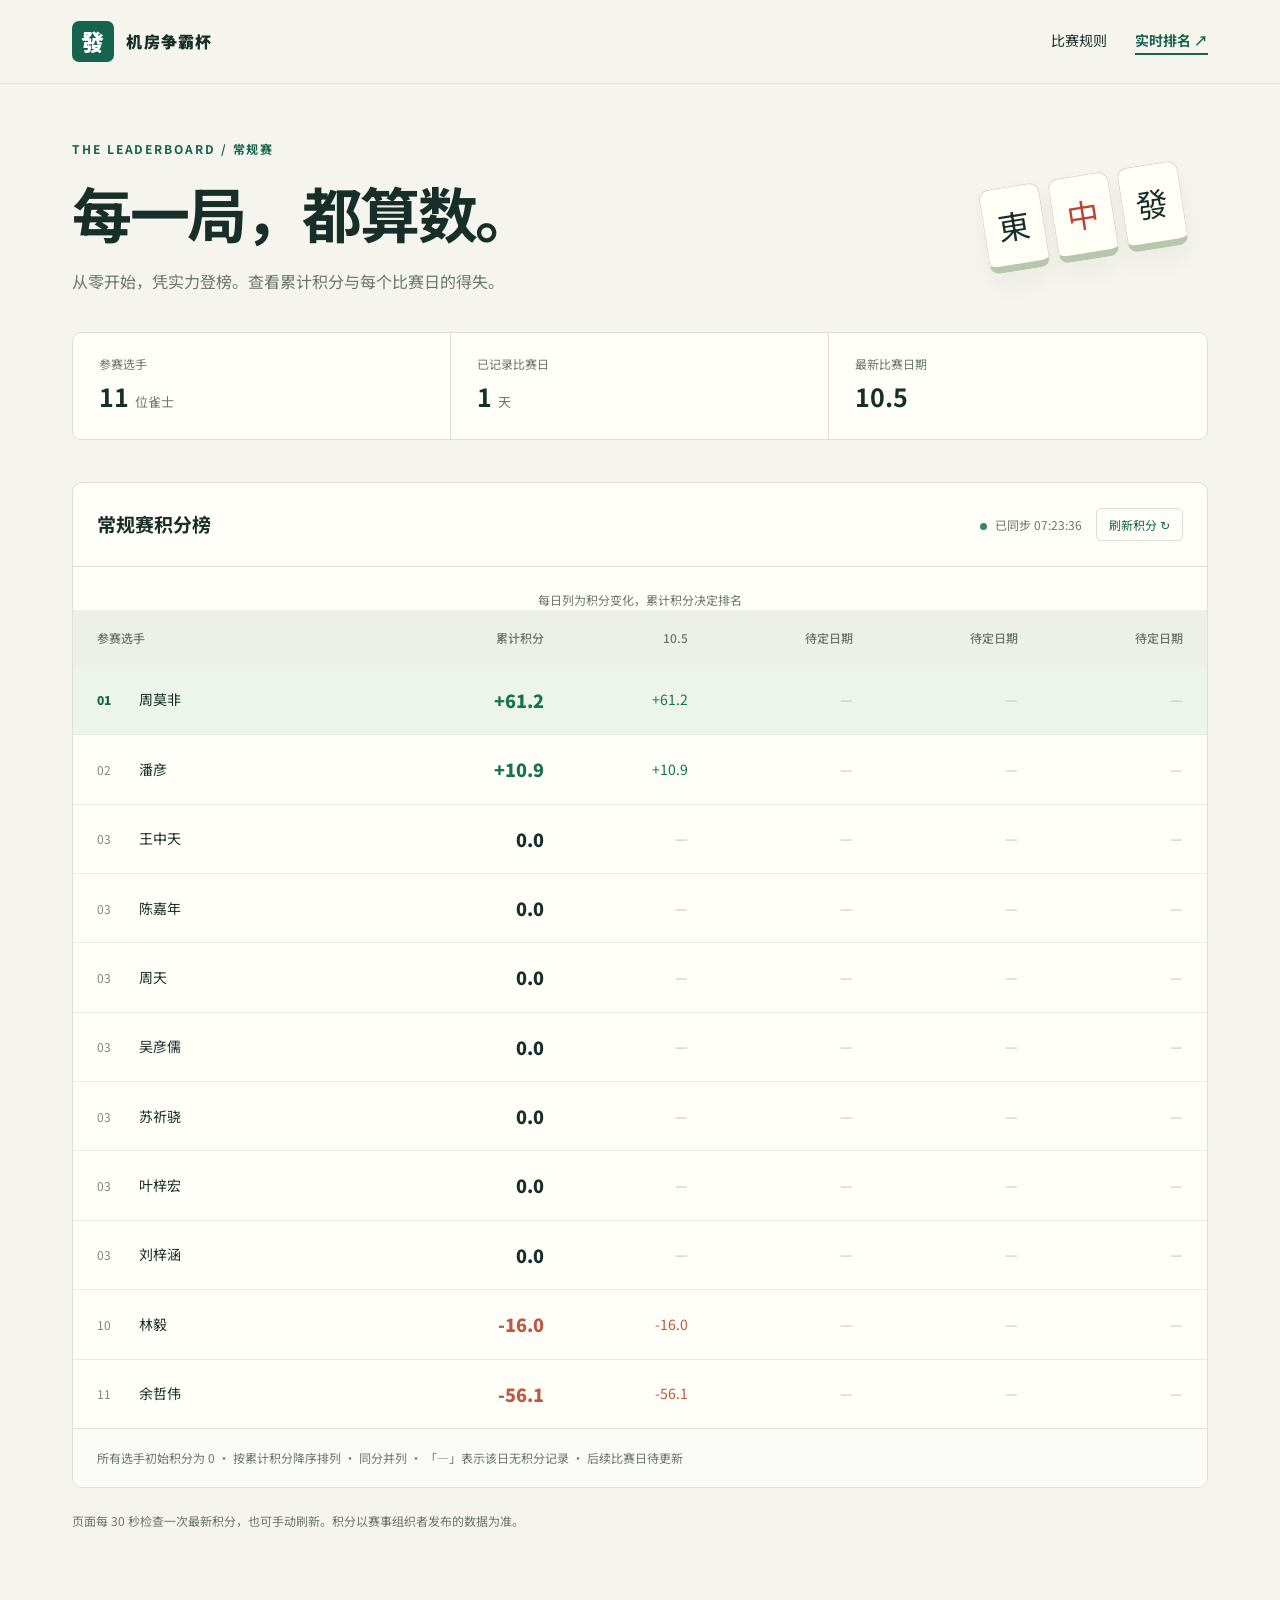
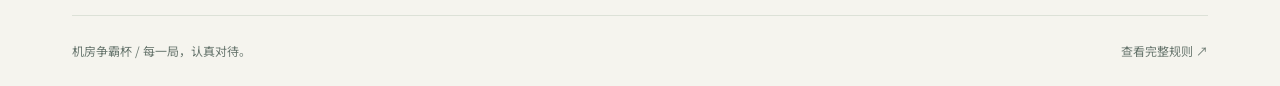
==== scoreboard/index.html @ 37b10d20 "ver1.0" ====
<!doctype html>
<html lang="zh-CN"><head><meta charset="utf-8"><meta name="viewport" content="width=device-width,initial-scale=1"><meta name="description" content="机房争霸杯实时积分榜，查看所有参赛选手的累计积分与每日积分变化。"><title>实时排名 · 机房争霸杯</title><link rel="stylesheet" href="../assets/style.css"><script src="scoreboard.js" defer></script></head>
<body><header><nav class="nav" aria-label="主导航"><a class="brand" href="../"><span class="mark">發</span>机房争霸杯</a><div class="navlinks"><a href="../">比赛规则</a><a href="./" aria-current="page">实时排名 ↗</a></div></nav></header>
<main><section class="hero"><div><div class="eyebrow">THE LEADERBOARD / 常规赛</div><h1>每一局，都算数。</h1><p class="intro">从零开始，凭实力登榜。查看累计积分与每个比赛日的得失。</p></div><div class="tiles" aria-hidden="true"><span class="tile">東</span><span class="tile red">中</span><span class="tile">發</span></div></section>
<div class="stats"><div class="stat"><small>参赛选手</small><strong id="player-count">—</strong><span>位雀士</span></div><div class="stat"><small>已记录比赛日</small><strong id="date-count">—</strong><span>天</span></div><div class="stat"><small>最新比赛日期</small><strong id="latest-date">—</strong></div></div>
<section class="board-panel" aria-labelledby="board-title"><div class="board-heading"><h2 id="board-title">常规赛积分榜</h2><div class="board-actions"><span id="status" class="status" role="status" aria-live="polite">正在获取积分…</span><button id="refresh" type="button">刷新积分 ↻</button></div></div><div class="table-scroll" tabindex="0" role="region" aria-label="积分表，可横向滚动"><table class="board"><caption class="footnote">每日列为积分变化，累计积分决定排名</caption><thead id="head"></thead><tbody id="rows"></tbody></table></div><div class="board-note">所有选手初始积分为 0 · 按累计积分降序排列 · 同分并列 · 「—」表示该日无积分记录 · 后续比赛日待更新</div></section>
<p class="footnote">页面每 30 秒检查一次最新积分，也可手动刷新。积分以赛事组织者发布的数据为准。</p><noscript><p>请启用 JavaScript 以加载积分与自动更新排名。</p></noscript></main><footer><span>机房争霸杯 / 每一局，认真对待。</span><a href="../">查看完整规则 ↗</a></footer></body></html>
---- assets/style.css ----
@import url('https://fonts.googleapis.com/css2?family=Noto+Sans+SC:wght@400;500;600;700;900&display=swap');
:root{color-scheme:light;--ink:#172e29;--muted:#68766e;--green:#16634e;--paper:#f5f4ee;--line:#dce1d7;--orange:#ca672e}*{box-sizing:border-box}body{margin:0;background:var(--paper);color:var(--ink);font-family:'Noto Sans SC',system-ui,sans-serif;line-height:1.8}a{color:inherit;text-decoration:none}header{border-bottom:1px solid var(--line);background:#f5f4eef5}.nav{max-width:1200px;margin:auto;padding:21px 32px;display:flex;align-items:center;justify-content:space-between;gap:24px}.brand{font-weight:900;letter-spacing:.08em;display:flex;align-items:center;gap:12px}.mark{background:var(--green);color:white;border-radius:7px;padding:0 9px;font-size:23px}.navlinks{display:flex;gap:28px;font-size:14px}.navlinks a[aria-current=page]{color:var(--green);font-weight:700;border-bottom:2px solid var(--green)}main{max-width:1200px;margin:auto;padding:54px 32px 72px}.eyebrow{color:var(--green);letter-spacing:.16em;font-size:12px;font-weight:700}.hero{display:grid;grid-template-columns:1fr auto;align-items:center;gap:28px;margin-bottom:36px}h1{font-size:clamp(34px,5vw,60px);line-height:1.25;letter-spacing:-.04em;margin:14px 0 18px}h2{font-size:23px;margin:0 0 20px}h3{font-size:17px}.intro{color:var(--muted);max-width:650px;margin:0}.button{display:inline-block;background:var(--green);color:white;border-radius:6px;padding:11px 22px;font-size:14px;font-weight:600}.tiles{display:flex;gap:9px;transform:rotate(-9deg);padding:24px}.tile{display:grid;place-items:center;background:#fffef7;border:1px solid #d5dbc9;border-bottom:7px solid #b7c7ad;border-radius:10px;width:61px;height:85px;font-size:32px;box-shadow:0 12px 24px #2446340c}.tile.red{color:#b64736}.stats{display:grid;grid-template-columns:repeat(3,1fr);border:1px solid var(--line);border-radius:9px;background:#fffef9;margin:30px 0 42px}.stat{padding:20px 26px;border-right:1px solid var(--line)}.stat:last-child{border:0}.stat small{display:block;color:var(--muted);font-size:12px}.stat strong{font-size:25px}.stat span{font-size:13px;margin-left:6px;color:var(--muted)}.rules-layout{display:grid;grid-template-columns:190px 1fr;gap:42px}.contents{position:sticky;top:24px;align-self:start;font-size:13px}.contents a{display:block;padding:9px 0;color:var(--muted)}.contents a:hover{color:var(--green)}.rule-section{scroll-margin-top:24px;background:#fffef9;border:1px solid var(--line);border-radius:9px;padding:30px;margin-bottom:20px}.rule-section h2{display:flex;gap:14px;align-items:center}.number{font-size:12px;color:var(--green);letter-spacing:.08em}.rule-section ul{padding-left:20px;margin-bottom:0}.rule-section li{padding:6px 0;font-size:14px}.rule-section strong{font-weight:700}.rule-section table{font-size:13px;width:100%;border-collapse:collapse}.rule-section td,.rule-section th{text-align:left;padding:12px;border-bottom:1px solid var(--line)}.rule-section td:first-child{min-width:125px}.table-scroll{overflow-x:auto}.board-panel{background:#fffef9;border:1px solid var(--line);border-radius:10px;overflow:hidden}.board-heading{padding:24px;display:flex;align-items:center;justify-content:space-between;gap:16px;border-bottom:1px solid var(--line)}.board-heading h2{margin:0;font-size:19px}.status{font-size:12px;color:var(--muted)}.status::before{content:'';display:inline-block;width:7px;height:7px;border-radius:50%;background:#34876b;margin-right:8px}.board{width:100%;border-collapse:collapse;white-space:nowrap;font-size:14px;font-variant-numeric:tabular-nums}.board th{font-weight:500;font-size:12px;color:var(--muted);background:#edf0e8;text-align:right;padding:17px 24px}.board td{padding:18px 24px;text-align:right;border-bottom:1px solid #e9ece3}.board th:first-child,.board td:first-child{text-align:left;position:sticky;left:0;background:#fffef9;min-width:190px}.board th:first-child{background:#edf0e8}.board tbody tr:first-child td{background:#edf4e9}.board tbody tr:last-child td{border-bottom:0}.rank{display:inline-block;width:24px;margin-right:18px;font-size:12px;color:#7c8b7e}.board tbody tr:first-child .rank{color:var(--green);font-weight:900}.total{font-weight:900;font-size:18px}.positive{color:#167352}.negative{color:#bd593e}.empty{color:#b9c0b6}.board-note{padding:18px 24px;background:#fafbf6;border-top:1px solid var(--line);font-size:12px;color:var(--muted)}.board-actions{display:flex;gap:14px;align-items:center}button{font:inherit;cursor:pointer;background:transparent;border:1px solid var(--line);border-radius:5px;color:var(--green);padding:5px 12px;font-size:12px}button:disabled{opacity:.5}.footnote{color:var(--muted);font-size:12px;margin-top:22px}footer{max-width:1136px;margin:auto;border-top:1px solid var(--line);padding:24px 0;display:flex;justify-content:space-between;color:var(--muted);font-size:12px}a:focus-visible,button:focus-visible{outline:3px solid #ca672e;outline-offset:5px}@media(max-width:700px){.nav{padding:18px 20px}.brand{font-size:14px}.navlinks{gap:16px;font-size:12px}main{padding:32px 20px 48px}.hero{grid-template-columns:1fr}.tiles{display:none}.stats{margin:26px 0}.stat{padding:15px 12px}.stat strong{font-size:21px}.stat span{font-size:11px}.rules-layout{grid-template-columns:1fr;gap:20px}.contents{position:static;display:flex;gap:16px;overflow:auto;white-space:nowrap}.contents strong{display:none}.rule-section{padding:22px 18px}.rule-section h2{font-size:20px}.board-heading{padding:18px;align-items:flex-start;flex-direction:column}.board td,.board th{padding:15px 18px}.board th:first-child,.board td:first-child{min-width:150px}.rank{margin-right:8px}footer{margin:0 20px;gap:20px}.board-actions{flex-wrap:wrap}}
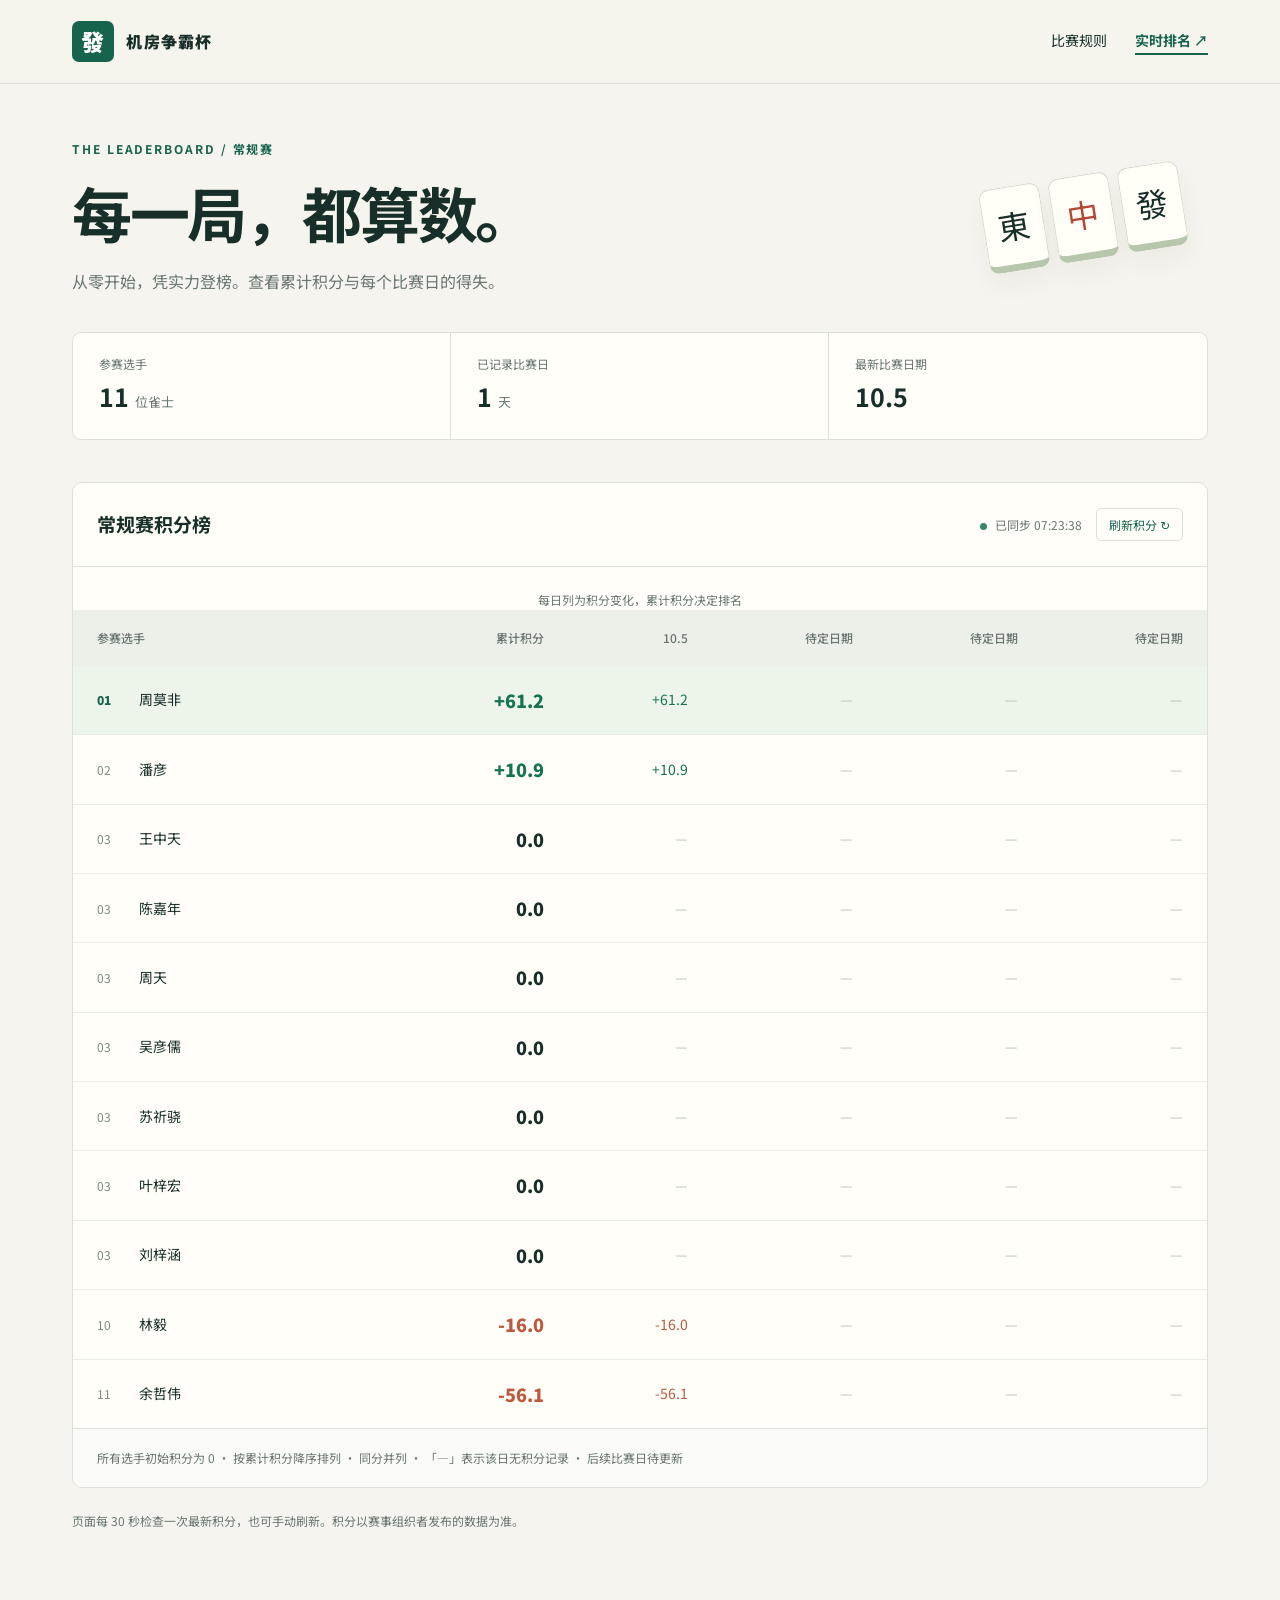
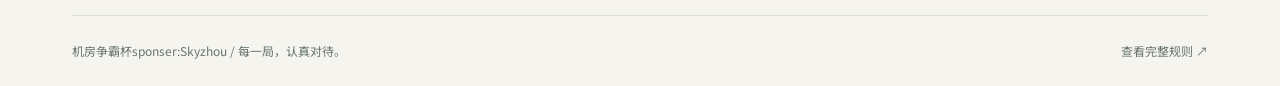
==== commit d5510ef7: "sponsor" ====
--- a/scoreboard/index.html
+++ b/scoreboard/index.html
@@ -4,4 +4,4 @@
 <main><section class="hero"><div><div class="eyebrow">THE LEADERBOARD / 常规赛</div><h1>每一局，都算数。</h1><p class="intro">从零开始，凭实力登榜。查看累计积分与每个比赛日的得失。</p></div><div class="tiles" aria-hidden="true"><span class="tile">東</span><span class="tile red">中</span><span class="tile">發</span></div></section>
 <div class="stats"><div class="stat"><small>参赛选手</small><strong id="player-count">—</strong><span>位雀士</span></div><div class="stat"><small>已记录比赛日</small><strong id="date-count">—</strong><span>天</span></div><div class="stat"><small>最新比赛日期</small><strong id="latest-date">—</strong></div></div>
 <section class="board-panel" aria-labelledby="board-title"><div class="board-heading"><h2 id="board-title">常规赛积分榜</h2><div class="board-actions"><span id="status" class="status" role="status" aria-live="polite">正在获取积分…</span><button id="refresh" type="button">刷新积分 ↻</button></div></div><div class="table-scroll" tabindex="0" role="region" aria-label="积分表，可横向滚动"><table class="board"><caption class="footnote">每日列为积分变化，累计积分决定排名</caption><thead id="head"></thead><tbody id="rows"></tbody></table></div><div class="board-note">所有选手初始积分为 0 · 按累计积分降序排列 · 同分并列 · 「—」表示该日无积分记录 · 后续比赛日待更新</div></section>
-<p class="footnote">页面每 30 秒检查一次最新积分，也可手动刷新。积分以赛事组织者发布的数据为准。</p><noscript><p>请启用 JavaScript 以加载积分与自动更新排名。</p></noscript></main><footer><span>机房争霸杯 / 每一局，认真对待。</span><a href="../">查看完整规则 ↗</a></footer></body></html>
+<p class="footnote">页面每 30 秒检查一次最新积分，也可手动刷新。积分以赛事组织者发布的数据为准。</p><noscript><p>请启用 JavaScript 以加载积分与自动更新排名。</p></noscript></main><footer><span>机房争霸杯sponser:Skyzhou / 每一局，认真对待。</span><a href="../">查看完整规则 ↗</a></footer></body></html>
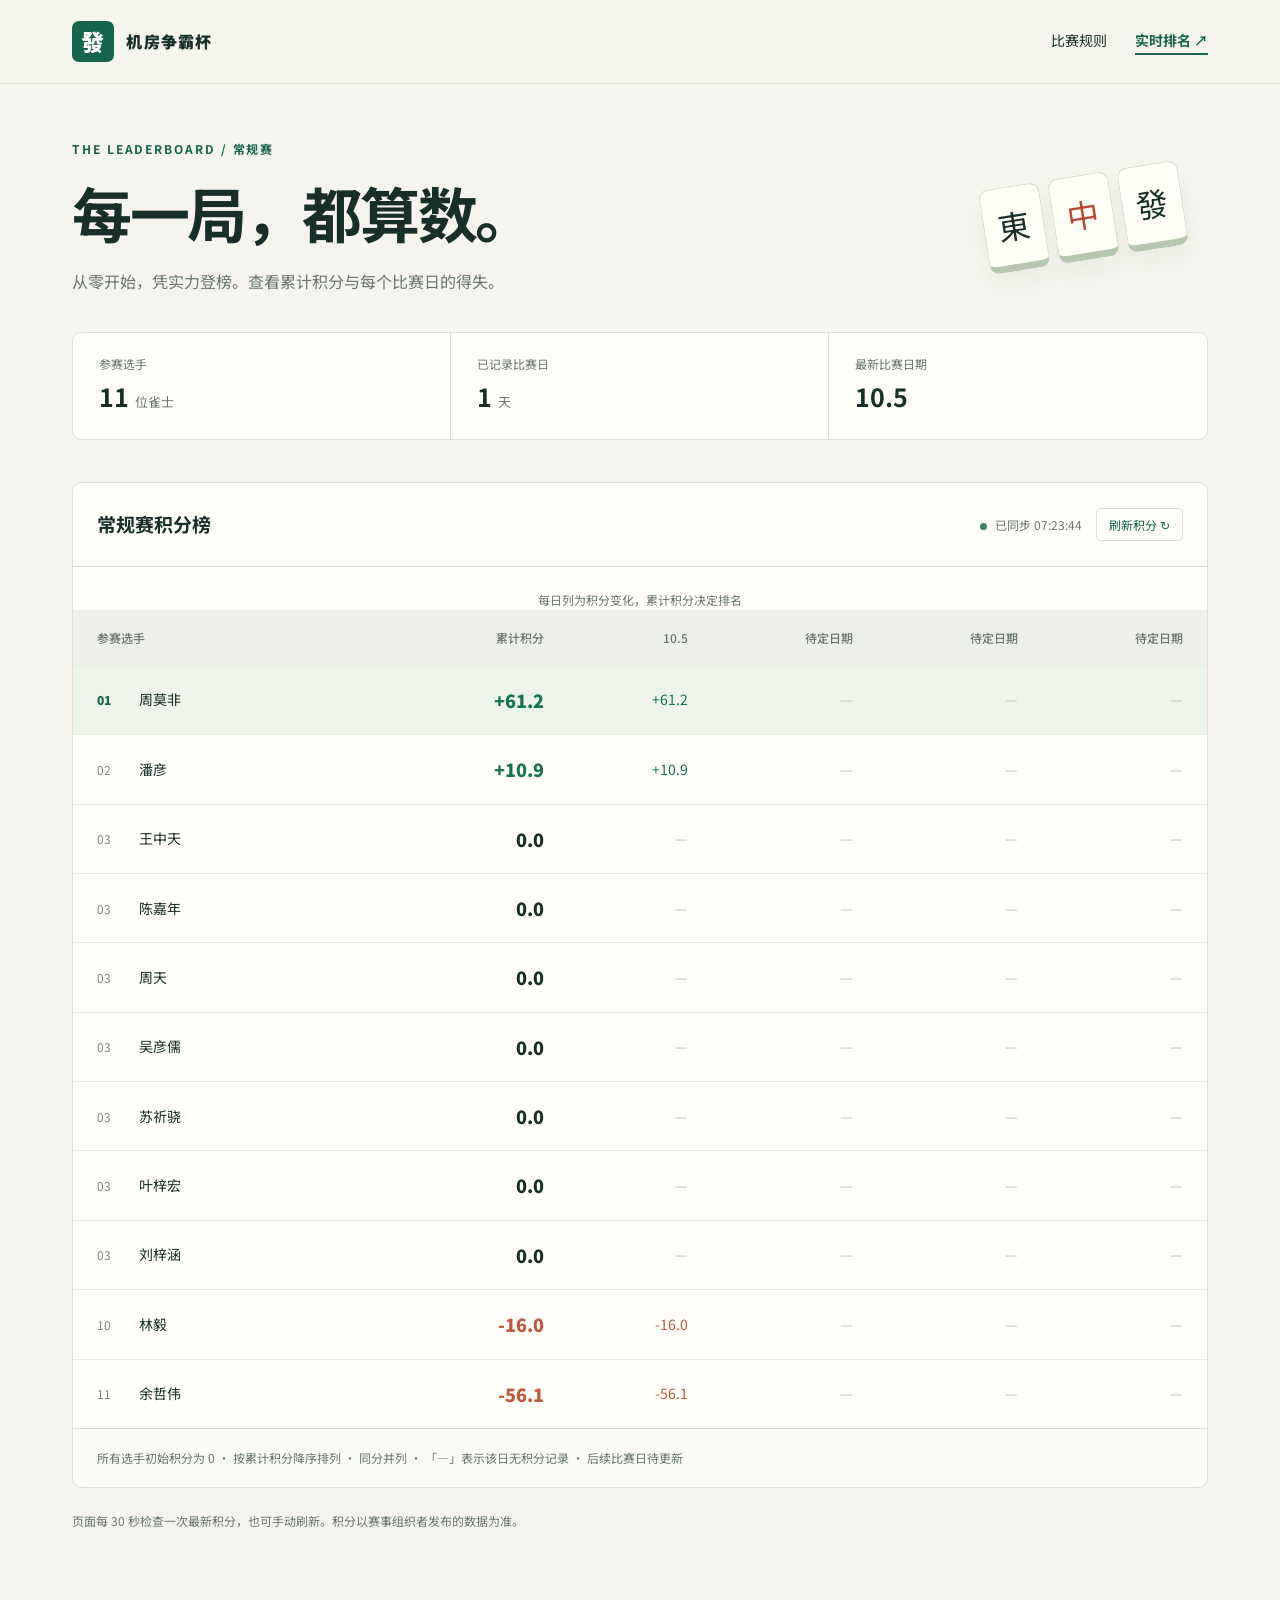
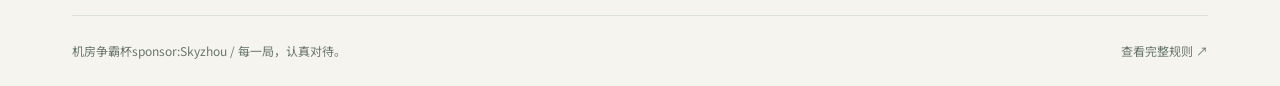
==== commit e93ec86f: "sponsor" ====
--- a/scoreboard/index.html
+++ b/scoreboard/index.html
@@ -4,4 +4,4 @@
 <main><section class="hero"><div><div class="eyebrow">THE LEADERBOARD / 常规赛</div><h1>每一局，都算数。</h1><p class="intro">从零开始，凭实力登榜。查看累计积分与每个比赛日的得失。</p></div><div class="tiles" aria-hidden="true"><span class="tile">東</span><span class="tile red">中</span><span class="tile">發</span></div></section>
 <div class="stats"><div class="stat"><small>参赛选手</small><strong id="player-count">—</strong><span>位雀士</span></div><div class="stat"><small>已记录比赛日</small><strong id="date-count">—</strong><span>天</span></div><div class="stat"><small>最新比赛日期</small><strong id="latest-date">—</strong></div></div>
 <section class="board-panel" aria-labelledby="board-title"><div class="board-heading"><h2 id="board-title">常规赛积分榜</h2><div class="board-actions"><span id="status" class="status" role="status" aria-live="polite">正在获取积分…</span><button id="refresh" type="button">刷新积分 ↻</button></div></div><div class="table-scroll" tabindex="0" role="region" aria-label="积分表，可横向滚动"><table class="board"><caption class="footnote">每日列为积分变化，累计积分决定排名</caption><thead id="head"></thead><tbody id="rows"></tbody></table></div><div class="board-note">所有选手初始积分为 0 · 按累计积分降序排列 · 同分并列 · 「—」表示该日无积分记录 · 后续比赛日待更新</div></section>
-<p class="footnote">页面每 30 秒检查一次最新积分，也可手动刷新。积分以赛事组织者发布的数据为准。</p><noscript><p>请启用 JavaScript 以加载积分与自动更新排名。</p></noscript></main><footer><span>机房争霸杯sponser:Skyzhou / 每一局，认真对待。</span><a href="../">查看完整规则 ↗</a></footer></body></html>
+<p class="footnote">页面每 30 秒检查一次最新积分，也可手动刷新。积分以赛事组织者发布的数据为准。</p><noscript><p>请启用 JavaScript 以加载积分与自动更新排名。</p></noscript></main><footer><span>机房争霸杯sponsor:Skyzhou / 每一局，认真对待。</span><a href="../">查看完整规则 ↗</a></footer></body></html>
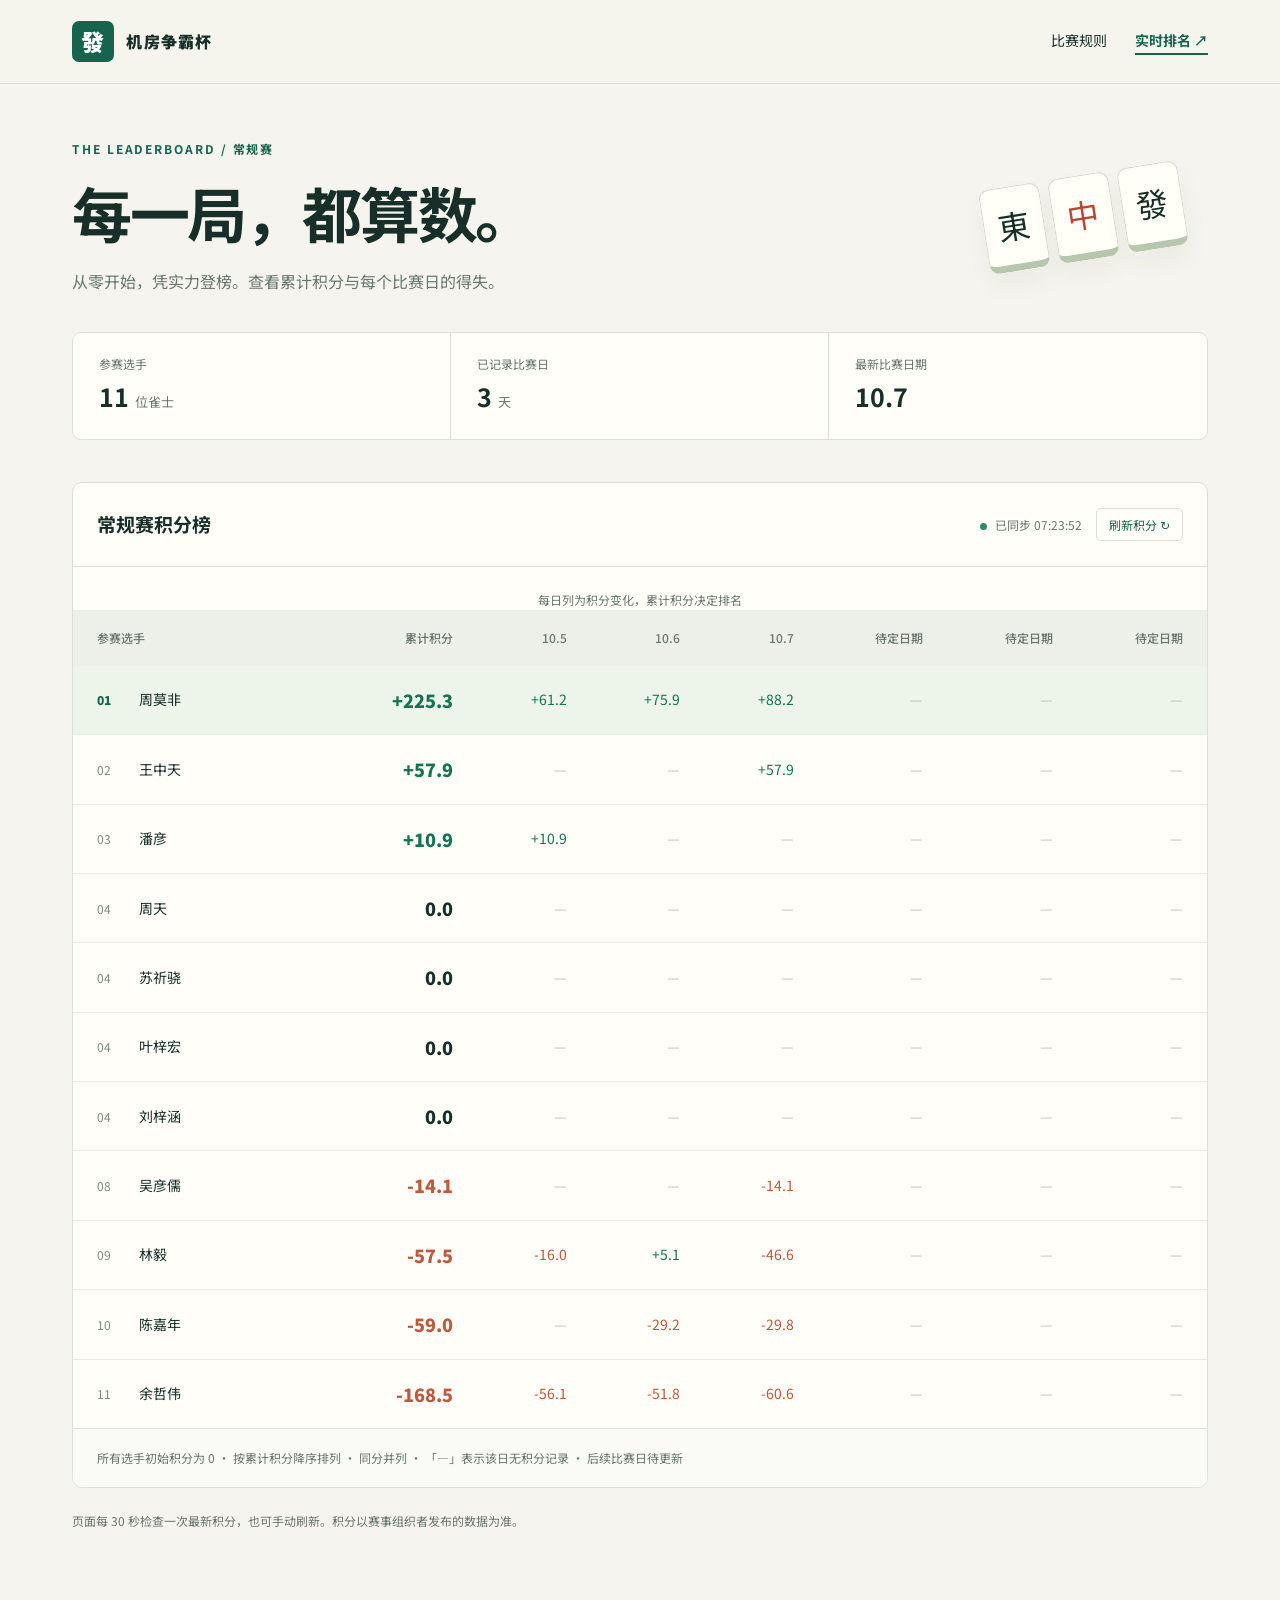
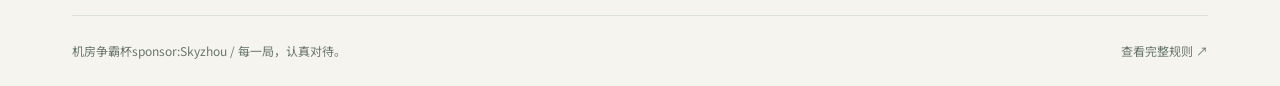
==== commit 6c4402bc: "xiugai" ====
--- a/scoreboard/index.html
+++ b/scoreboard/index.html
@@ -1,5 +1,5 @@
 <!doctype html>
-<html lang="zh-CN"><head><meta charset="utf-8"><meta name="viewport" content="width=device-width,initial-scale=1"><meta name="description" content="机房争霸杯实时积分榜，查看所有参赛选手的累计积分与每日积分变化。"><title>实时排名 · 机房争霸杯</title><link rel="stylesheet" href="../assets/style.css"><script src="scoreboard.js" defer></script></head>
+<html lang="zh-CN"><head><meta charset="utf-8"><meta name="viewport" content="width=device-width,initial-scale=1"><meta name="description" content="机房争霸杯实时积分榜，查看所有参赛选手的累计积分与每日积分变化。"><title>实时排名 · 机房争霸杯</title><link rel="stylesheet" href="../assets/style.css"><script src="scoreboard.js?v=20261008-2" defer></script></head>
 <body><header><nav class="nav" aria-label="主导航"><a class="brand" href="../"><span class="mark">發</span>机房争霸杯</a><div class="navlinks"><a href="../">比赛规则</a><a href="./" aria-current="page">实时排名 ↗</a></div></nav></header>
 <main><section class="hero"><div><div class="eyebrow">THE LEADERBOARD / 常规赛</div><h1>每一局，都算数。</h1><p class="intro">从零开始，凭实力登榜。查看累计积分与每个比赛日的得失。</p></div><div class="tiles" aria-hidden="true"><span class="tile">東</span><span class="tile red">中</span><span class="tile">發</span></div></section>
 <div class="stats"><div class="stat"><small>参赛选手</small><strong id="player-count">—</strong><span>位雀士</span></div><div class="stat"><small>已记录比赛日</small><strong id="date-count">—</strong><span>天</span></div><div class="stat"><small>最新比赛日期</small><strong id="latest-date">—</strong></div></div>
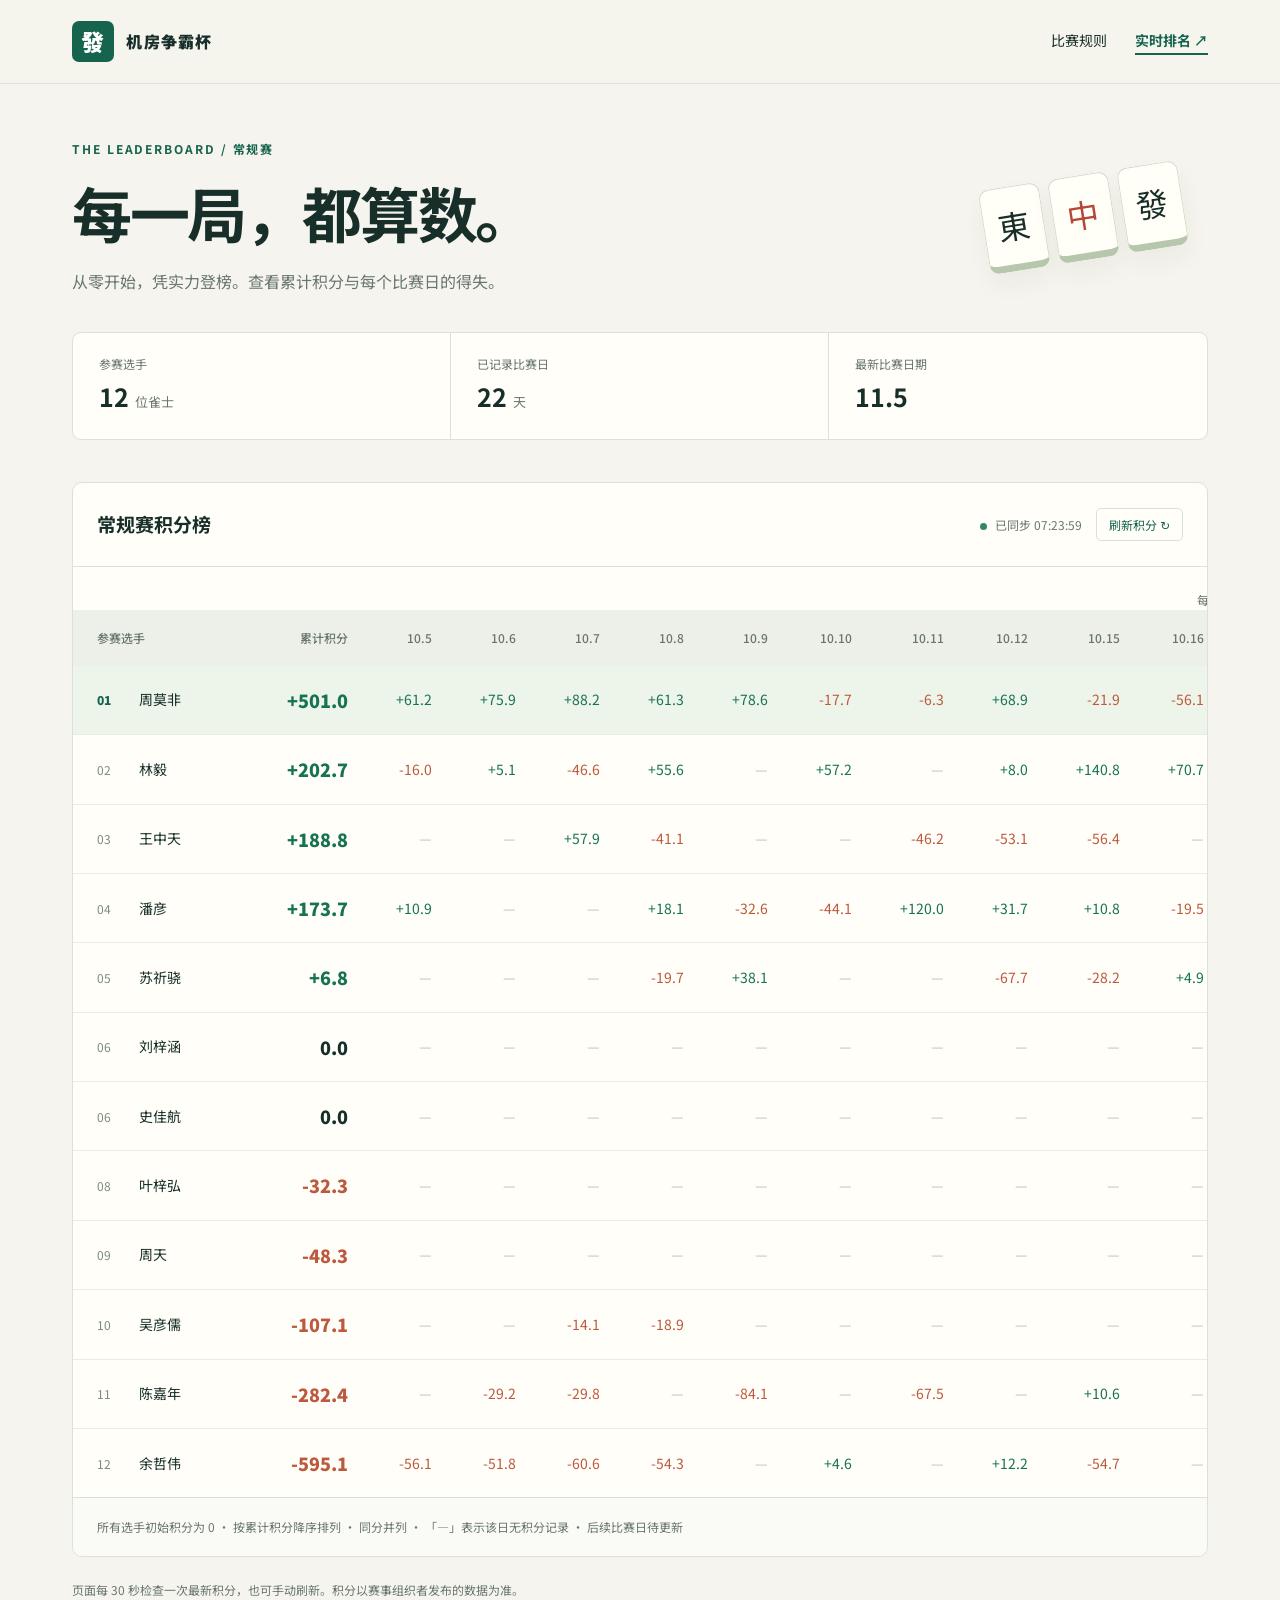
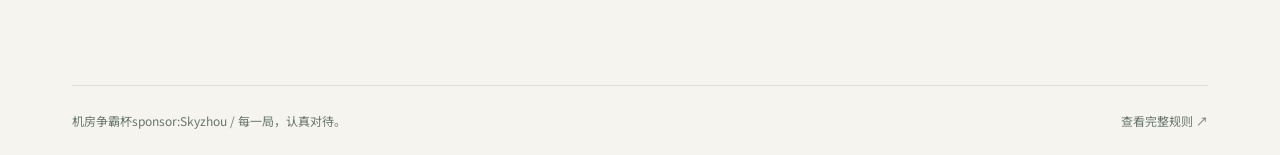
==== commit 069d8c7d: "修复了一些bug" ====
--- a/scoreboard/index.html
+++ b/scoreboard/index.html
@@ -1,5 +1,5 @@
 <!doctype html>
-<html lang="zh-CN"><head><meta charset="utf-8"><meta name="viewport" content="width=device-width,initial-scale=1"><meta name="description" content="机房争霸杯实时积分榜，查看所有参赛选手的累计积分与每日积分变化。"><title>实时排名 · 机房争霸杯</title><link rel="stylesheet" href="../assets/style.css"><script src="scoreboard.js?v=20261008-2" defer></script></head>
+<html lang="zh-CN"><head><meta charset="utf-8"><meta name="viewport" content="width=device-width,initial-scale=1"><meta name="description" content="机房争霸杯实时积分榜，查看所有参赛选手的累计积分与每日积分变化。"><title>实时排名 · 机房争霸杯</title><link rel="stylesheet" href="../assets/style.css"><script src="scoreboard.js?v=20261105-1" defer></script></head>
 <body><header><nav class="nav" aria-label="主导航"><a class="brand" href="../"><span class="mark">發</span>机房争霸杯</a><div class="navlinks"><a href="../">比赛规则</a><a href="./" aria-current="page">实时排名 ↗</a></div></nav></header>
 <main><section class="hero"><div><div class="eyebrow">THE LEADERBOARD / 常规赛</div><h1>每一局，都算数。</h1><p class="intro">从零开始，凭实力登榜。查看累计积分与每个比赛日的得失。</p></div><div class="tiles" aria-hidden="true"><span class="tile">東</span><span class="tile red">中</span><span class="tile">發</span></div></section>
 <div class="stats"><div class="stat"><small>参赛选手</small><strong id="player-count">—</strong><span>位雀士</span></div><div class="stat"><small>已记录比赛日</small><strong id="date-count">—</strong><span>天</span></div><div class="stat"><small>最新比赛日期</small><strong id="latest-date">—</strong></div></div>
